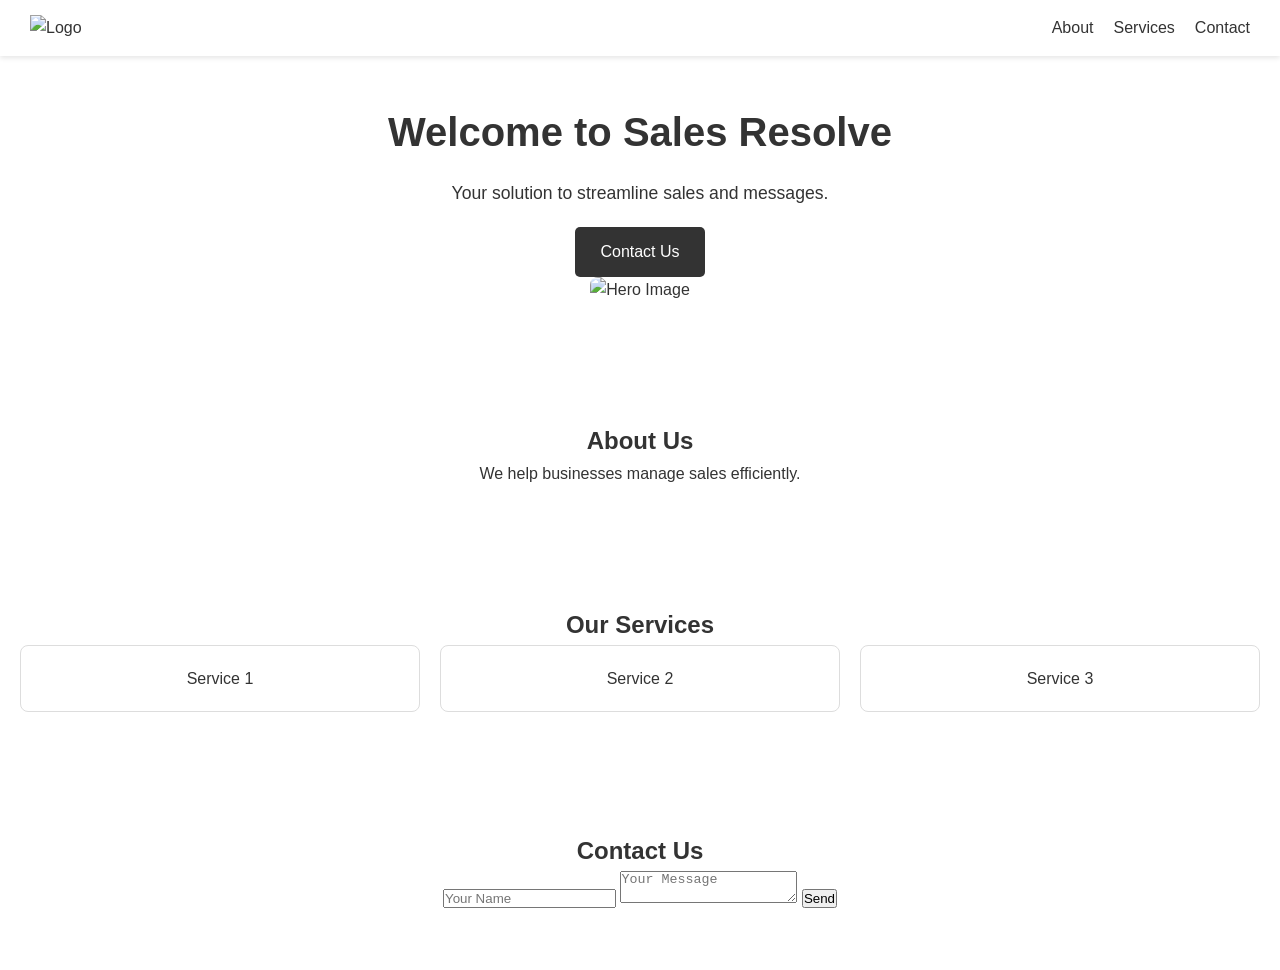
==== public/index.html @ a0d03ab2 "Initial commit: clean project with frontend + backend" ====
<!DOCTYPE html>
<html lang="en">
<head>
  <meta charset="UTF-8">
  <meta name="viewport" content="width=device-width, initial-scale=1.0">
  <title>Sales Resolve</title>
  <link rel="stylesheet" href="style.css">
</head>
<body>
  <header class="header">
    <div class="header-inner">
      <img src="logo.jpeg" alt="Logo" class="logo">
      <nav class="navbar">
        <ul>
          <li><a href="#about">About</a></li>
          <li><a href="#services">Services</a></li>
          <li><a href="#contact">Contact</a></li>
        </ul>
      </nav>
    </div>
  </header>

  <section class="hero-section" id="hero">
    <div class="hero-inner">
      <div class="hero-text">
        <h1>Welcome to Sales Resolve</h1>
        <p>Your solution to streamline sales and messages.</p>
        <a href="#contact" class="btn">Contact Us</a>
      </div>
      <div class="hero-image">
        <img src="logo.jpeg" alt="Hero Image">
      </div>
    </div>
  </section>

  <section class="about-section" id="about">
    <h2>About Us</h2>
    <p>We help businesses manage sales efficiently.</p>
  </section>

  <section class="services-section" id="services">
    <h2>Our Services</h2>
    <div class="services-grid">
      <div class="service-card">Service 1</div>
      <div class="service-card">Service 2</div>
      <div class="service-card">Service 3</div>
    </div>
  </section>

  <section class="contact-section" id="contact">
    <h2>Contact Us</h2>
    <form id="contact-form">
      <input type="text" name="name" placeholder="Your Name" required>
      <textarea name="message" placeholder="Your Message" required></textarea>
      <button type="submit">Send</button>
    </form>
  </section>

  <script>
    const form = document.getElementById('contact-form');
    form.addEventListener('submit', async (e) => {
      e.preventDefault();
      const data = {
        name: form.name.value,
        message: form.message.value
      };
      await fetch('/api/messages', {
        method: 'POST',
        headers: {'Content-Type': 'application/json'},
        body: JSON.stringify(data)
      });
      alert('Message sent!');
      form.reset();
    });
  </script>
</body>
</html>
---- public/style.css ----
* {
  margin: 0;
  padding: 0;
  box-sizing: border-box;
}
body {
  font-family: Arial, sans-serif;
  line-height: 1.6;
  color: #333;
}
.header {
  background: #fff;
  position: fixed;
  top: 0;
  width: 100%;
  z-index: 100;
  box-shadow: 0 2px 5px rgba(0,0,0,0.1);
}
.header-inner {
  display: flex;
  align-items: center;
  justify-content: space-between;
  padding: 15px 30px;
}
.logo {
  max-height: 50px;
}
.navbar ul {
  list-style: none;
  display: flex;
  gap: 20px;
}
.navbar a {
  text-decoration: none;
  color: #333;
  font-weight: 500;
}
.hero-section {
  display: flex;
  flex-wrap: wrap;
  align-items: center;
  padding-top: 100px;
  padding-bottom: 60px;
  justify-content: center;
  gap: 40px;
}
.hero-text h1 {
  font-size: 2.5rem;
  margin-bottom: 15px;
}
.hero-text p {
  margin-bottom: 20px;
  font-size: 1.1rem;
}
.btn {
  display: inline-block;
  background: #333;
  color: #fff;
  padding: 12px 25px;
  border-radius: 5px;
  text-decoration: none;
}
.hero-image img {
  max-width: 150px;
  border-radius: 8px;
}
section {
  padding: 60px 20px;
  text-align: center;
}
.services-grid {
  display: grid;
  grid-template-columns: repeat(auto-fit, minmax(200px, 1fr));
  gap: 20px;
}
.service-card {
  background: #fff;
  border: 1px solid #ddd;
  border-radius: 8px;
  padding: 20px;
}
@media (max-width: 768px) {
  .header-inner { flex-direction: column; gap: 10px; }
  .navbar ul { flex-direction: column; gap: 10px; }
  .hero-section { flex-direction: column; }
}
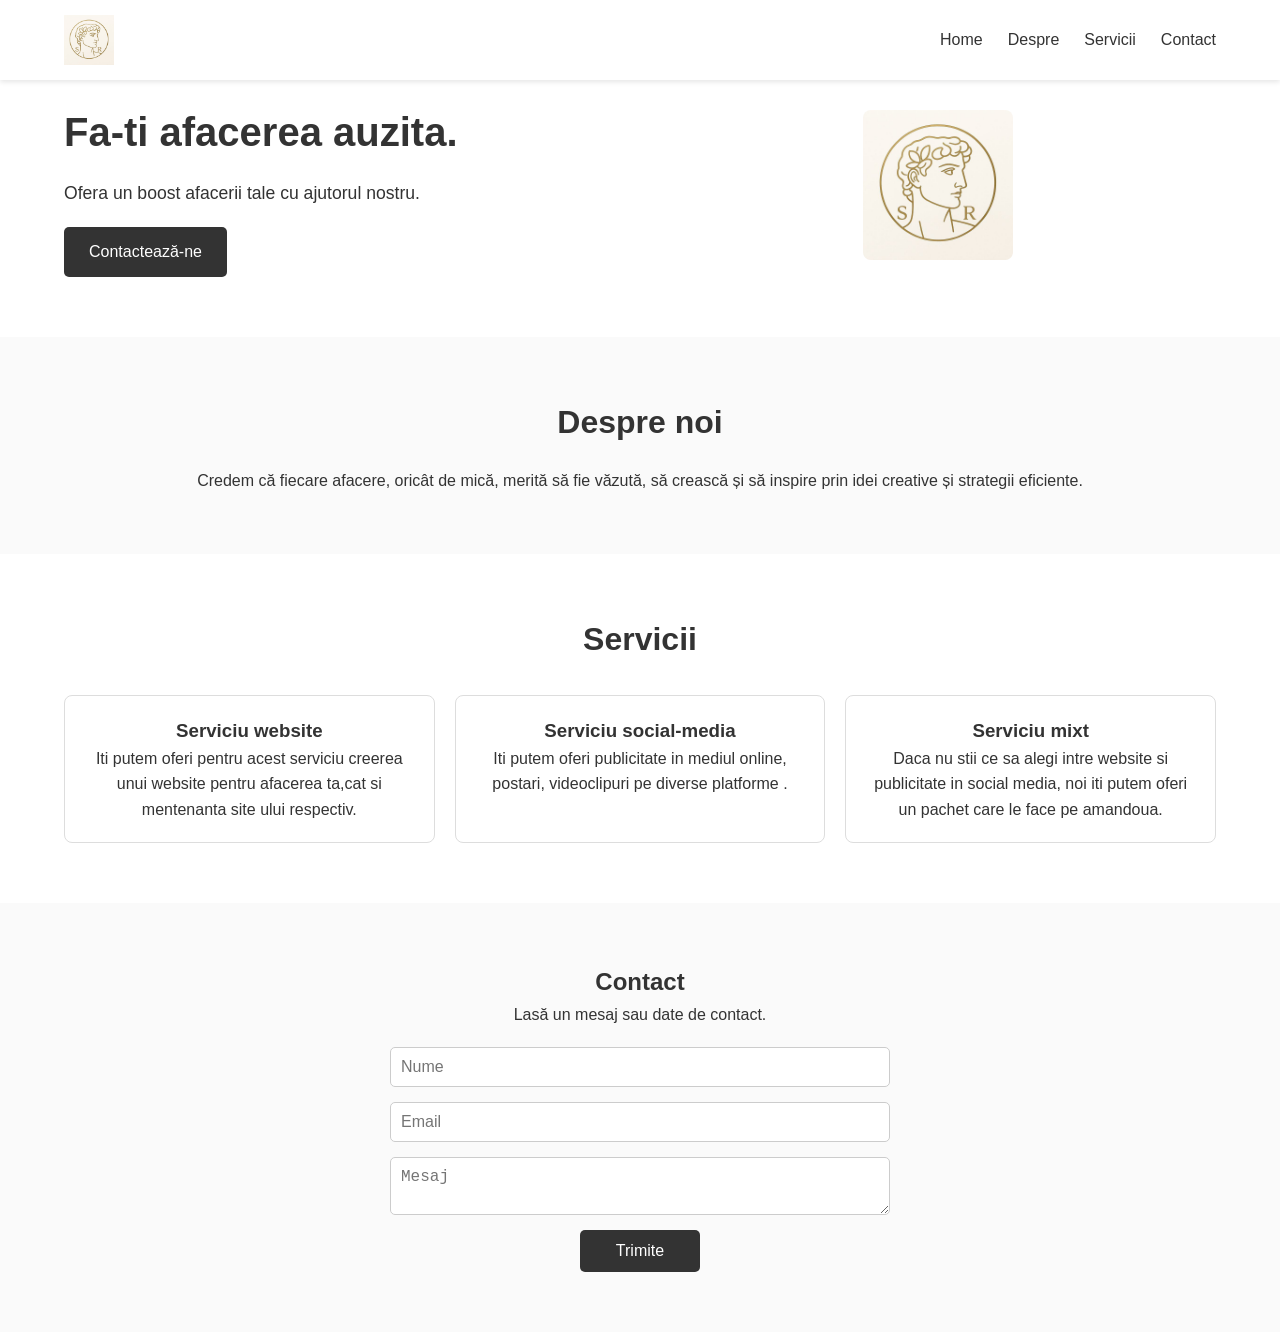
==== commit e099a47c: "Add old frontend in public" ====
--- a/public/index.html
+++ b/public/index.html
@@ -1,76 +1,99 @@
 <!DOCTYPE html>
 <html lang="en">
 <head>
-  <meta charset="UTF-8">
-  <meta name="viewport" content="width=device-width, initial-scale=1.0">
-  <title>Sales Resolve</title>
-  <link rel="stylesheet" href="style.css">
+  <meta charset="UTF-8" />
+  <meta name="viewport" content="width=device-width, initial-scale=1.0" />
+  <title>Sales resolve</title>
+  <link rel="stylesheet" href="style.css" />
 </head>
 <body>
+
+  <!-- Navbar / Header -->
   <header class="header">
-    <div class="header-inner">
-      <img src="logo.jpeg" alt="Logo" class="logo">
+    <div class="container header-inner">
+      <div class="logo">
+        <img src="logo.jpeg" >
+      </div>
       <nav class="navbar">
         <ul>
-          <li><a href="#about">About</a></li>
-          <li><a href="#services">Services</a></li>
+          <li><a href="#home">Home</a></li>
+          <li><a href="#about">Despre</a></li>
+          <li><a href="#services">Servicii</a></li>
           <li><a href="#contact">Contact</a></li>
         </ul>
       </nav>
+      <div class="menu-icon" id="menuBtn">
+        <span></span>
+        <span></span>
+        <span></span>
+      </div>
     </div>
   </header>
 
-  <section class="hero-section" id="hero">
-    <div class="hero-inner">
+  <!-- Hero / Intro Section -->
+  <section id="home" class="hero-section">
+    <div class="container hero-inner">
       <div class="hero-text">
-        <h1>Welcome to Sales Resolve</h1>
-        <p>Your solution to streamline sales and messages.</p>
-        <a href="#contact" class="btn">Contact Us</a>
+        <h1>Fa-ti afacerea auzita.</h1>
+        <p>Ofera un boost afacerii tale cu ajutorul nostru.</p>
+        <a href="#contact" class="btn">Contactează-ne</a>
       </div>
       <div class="hero-image">
-        <img src="logo.jpeg" alt="Hero Image">
+        <img src="logo.jpeg" alt="Hero Image" />
       </div>
     </div>
   </section>
 
-  <section class="about-section" id="about">
-    <h2>About Us</h2>
-    <p>We help businesses manage sales efficiently.</p>
-  </section>
-
-  <section class="services-section" id="services">
-    <h2>Our Services</h2>
-    <div class="services-grid">
-      <div class="service-card">Service 1</div>
-      <div class="service-card">Service 2</div>
-      <div class="service-card">Service 3</div>
+  <!-- About / Despre Section -->
+  <section id="about" class="about-section">
+    <div class="container about-inner">
+      <h2>Despre noi</h2>
+      <p>Credem că fiecare afacere, oricât de mică, merită să fie văzută, să crească și să inspire prin idei creative și strategii eficiente.</p>
     </div>
   </section>
 
-  <section class="contact-section" id="contact">
-    <h2>Contact Us</h2>
-    <form id="contact-form">
-      <input type="text" name="name" placeholder="Your Name" required>
-      <textarea name="message" placeholder="Your Message" required></textarea>
-      <button type="submit">Send</button>
-    </form>
+  <!-- Services / Servicii Section -->
+  <section id="services" class="services-section">
+    <div class="container services-inner">
+      <h2>Servicii</h2>
+      <div class="services-grid">
+        <div class="service-card">
+          <h3>Serviciu website</h3>
+          <p>Iti putem oferi pentru acest serviciu creerea unui website pentru afacerea ta,cat si mentenanta site ului respectiv.</p>
+        </div>
+        <div class="service-card">
+          <h3>Serviciu social-media</h3>
+          <p>Iti putem oferi publicitate in mediul online, postari, videoclipuri pe diverse platforme .</p>
+        </div>
+        <div class="service-card">
+          <h3>Serviciu mixt</h3>
+          <p>Daca nu stii ce sa alegi intre website si publicitate in social media, noi iti putem oferi un pachet care le face pe amandoua.</p>
+        </div>
+      </div>
+    </div>
+  </section>
+
+  <!-- Contact Section -->
+  <section id="contact" class="contact-section">
+    <div class="container contact-inner">
+      <h2>Contact</h2>
+      <p>Lasă un mesaj sau date de contact.</p>
+      <form>
+        <input type="text" placeholder="Nume" required />
+        <input type="email" placeholder="Email" required />
+        <textarea placeholder="Mesaj" required></textarea>
+        <button type="submit" class="btn">Trimite</button>
+      </form>
+    </div>
   </section>
 
   <script>
-    const form = document.getElementById('contact-form');
-    form.addEventListener('submit', async (e) => {
-      e.preventDefault();
-      const data = {
-        name: form.name.value,
-        message: form.message.value
-      };
-      await fetch('/api/messages', {
-        method: 'POST',
-        headers: {'Content-Type': 'application/json'},
-        body: JSON.stringify(data)
-      });
-      alert('Message sent!');
-      form.reset();
+    // Toggle navbar in mobile
+    const menuBtn = document.getElementById("menuBtn");
+    const navbar = document.querySelector(".navbar");
+
+    menuBtn.addEventListener("click", () => {
+      navbar.classList.toggle("open");
     });
   </script>
 </body>
--- a/public/style.css
+++ b/public/style.css
@@ -1,3 +1,4 @@
+/* Reset & baza */
 * {
   margin: 0;
   padding: 0;
@@ -8,6 +9,13 @@
   line-height: 1.6;
   color: #333;
 }
+.container {
+  width: 90%;
+  max-width: 1200px;
+  margin: 0 auto;
+}
+
+/* Header / Navbar */
 .header {
   background: #fff;
   position: fixed;
@@ -20,29 +28,62 @@
   display: flex;
   align-items: center;
   justify-content: space-between;
-  padding: 15px 30px;
+  padding: 15px 0;
 }
 .logo {
-  max-height: 50px;
-}
+  flex: 0 0 auto;
+  min-width: 15px;
+  max-width: none;
+  border-radius: 8px;
+}
+ .logo img {
+  height: 50px;     /* controlezi dimensiunea logo-ului */
+  width: auto;      /* păstrează proporțiile naturale */
+  display: block;
+ }
 .navbar ul {
   list-style: none;
   display: flex;
-  gap: 20px;
+  gap: 25px;
 }
 .navbar a {
   text-decoration: none;
   color: #333;
   font-weight: 500;
 }
+
+/* Menu icon */
+.menu-icon {
+  display: none;
+  flex-direction: column;
+  justify-content: space-between;
+  width: 30px;
+  height: 22px;
+  cursor: pointer;
+}
+.menu-icon span {
+  display: block;
+  height: 3px;
+  background: #333;
+  border-radius: 2px;
+}
+
+/* Hero */
 .hero-section {
+  display: flex;
+  align-items: center;
+  padding-top: 100px; /* spațiu pentru navbar fix */
+  padding-bottom: 60px;
+}
+.hero-inner {
   display: flex;
   flex-wrap: wrap;
   align-items: center;
-  padding-top: 100px;
-  padding-bottom: 60px;
-  justify-content: center;
   gap: 40px;
+}
+.hero-text {
+  flex: 1;
+  min-width: 280px;
 }
 .hero-text h1 {
   font-size: 2.5rem;
@@ -57,16 +98,44 @@
   background: #333;
   color: #fff;
   padding: 12px 25px;
+  border: none;
   border-radius: 5px;
   text-decoration: none;
+  font-size: 1rem;
+  transition: background 0.3s;
+}
+.btn:hover {
+  background: #555;
+}
+.hero-image {
+  flex: 1;
+  min-width: 15px;
+  text-align: center;
 }
 .hero-image img {
   max-width: 150px;
   border-radius: 8px;
 }
-section {
-  padding: 60px 20px;
-  text-align: center;
+
+/* About */
+.about-section {
+  padding: 60px 0;
+  background: #fafafa;
+  text-align: center;
+}
+.about-inner h2 {
+  margin-bottom: 20px;
+  font-size: 2rem;
+}
+
+/* Services */
+.services-section {
+  padding: 60px 0;
+  text-align: center;
+}
+.services-inner h2 {
+  margin-bottom: 30px;
+  font-size: 2rem;
 }
 .services-grid {
   display: grid;
@@ -78,9 +147,66 @@
   border: 1px solid #ddd;
   border-radius: 8px;
   padding: 20px;
-}
+  transition: box-shadow 0.3s;
+}
+.service-card:hover {
+  box-shadow: 0 4px 8px rgba(0,0,0,0.1);
+}
+
+/* Contact */
+.contact-section {
+  padding: 60px 0;
+  background: #fafafa;
+  text-align: center;
+}
+.contact-inner form {
+  max-width: 500px;
+  margin: 20px auto 0;
+  display: flex;
+  flex-direction: column;
+  gap: 15px;
+}
+.contact-inner input,
+.contact-inner textarea {
+  padding: 10px;
+  font-size: 1rem;
+  border: 1px solid #ccc;
+  border-radius: 5px;
+  resize: vertical;
+}
+.contact-inner button {
+  align-self: center;
+  width: 120px;
+}
+
+/* Responsive */
 @media (max-width: 768px) {
-  .header-inner { flex-direction: column; gap: 10px; }
-  .navbar ul { flex-direction: column; gap: 10px; }
-  .hero-section { flex-direction: column; }
-}
+  .navbar {
+    position: absolute;
+    top: 60px;
+    left: 0;
+    right: 0;
+    background: #fff;
+    display: none;
+    flex-direction: column;
+    align-items: center;
+    padding: 15px 0;
+  }
+  .navbar.open {
+    display: flex;
+  }
+  .navbar ul {
+    flex-direction: column;
+    gap: 15px;
+  }
+  .menu-icon {
+    display: flex;
+  }
+  .header-inner {
+    justify-content: space-between;
+  }
+  .hero-inner {
+    flex-direction: column;
+  }
+
+}
